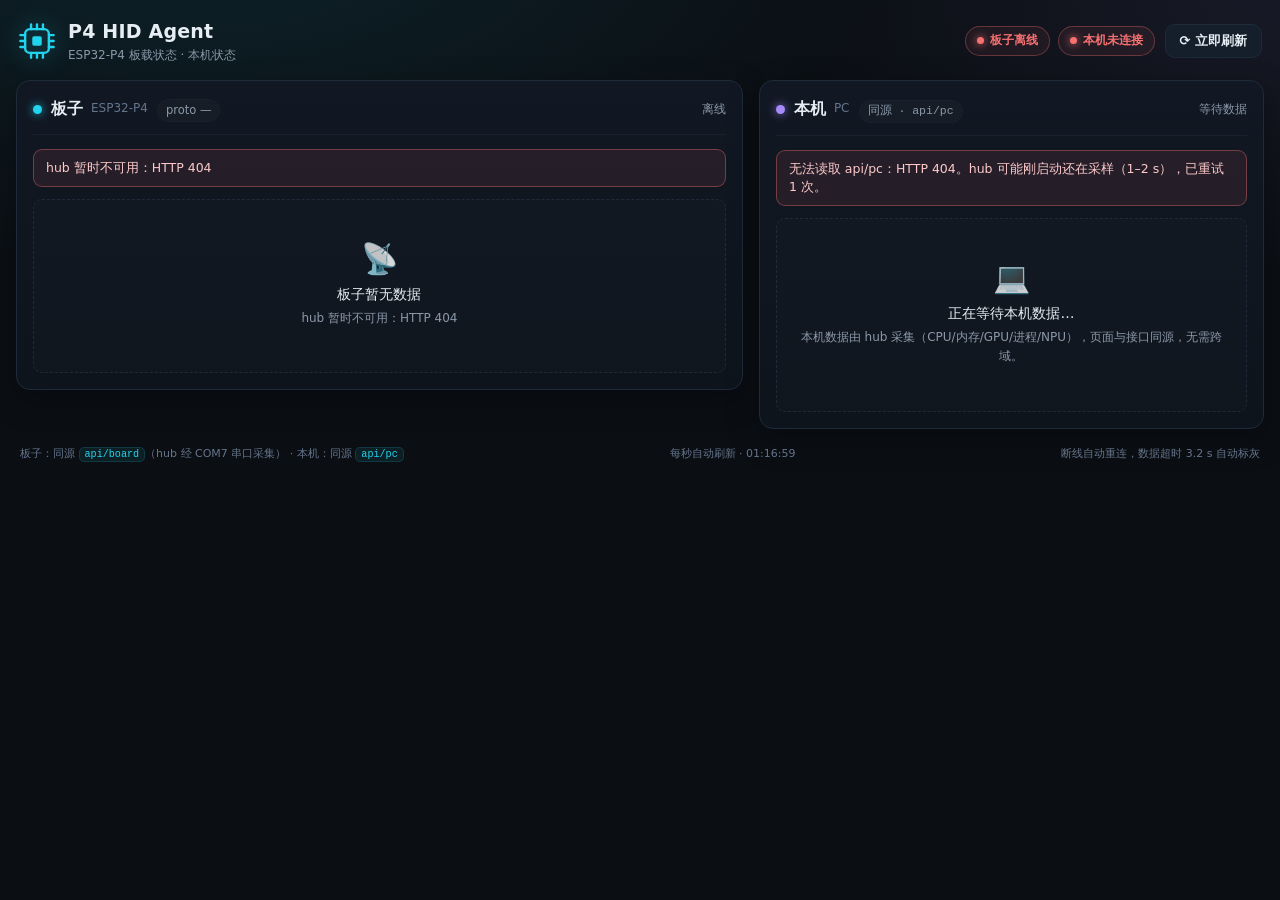
==== web/index.html @ 912035f9 "网页仪表盘：PC 当服务器托管页面，hub 串口采集板子 + 本机状态（离线自检 64/64 PASS）" ====
<!DOCTYPE html>
<html lang="zh-CN">
<head>
<meta charset="utf-8">
<meta name="viewport" content="width=device-width, initial-scale=1, viewport-fit=cover">
<meta name="theme-color" content="#0b0f14">
<meta name="color-scheme" content="dark">
<title>P4 HID Agent · 网页仪表盘</title>
<!-- 无外网依赖：不引用任何 CDN / 外部字体 / 外部图标，全部内联或本地文件 -->
<link rel="stylesheet" href="style.css">
</head>
<body>
<div class="app">

  <header class="topbar">
    <div class="brand">
      <svg class="logo" viewBox="0 0 32 32" aria-hidden="true">
        <rect x="6" y="6" width="20" height="20" rx="4" fill="none" stroke="currentColor" stroke-width="2"/>
        <rect x="12" y="12" width="8" height="8" rx="1.5" fill="currentColor"/>
        <path d="M2 11h4M2 16h4M2 21h4M26 11h4M26 16h4M26 21h4M11 2v4M16 2v4M21 2v4M11 26v4M16 26v4M21 26v4"
              stroke="currentColor" stroke-width="2" stroke-linecap="round"/>
      </svg>
      <div class="brand-text">
        <h1>P4 HID Agent</h1>
        <p class="sub">ESP32-P4 板载状态 · 本机状态</p>
      </div>
    </div>
    <div class="topbar-right">
      <div class="pills">
        <span id="board-status" class="pill pill-wait">板子连接中…</span>
        <span id="pc-status" class="pill pill-wait">本机连接中…</span>
      </div>
      <button id="refresh-btn" class="btn" type="button" title="立即刷新两块数据">⟳ 立即刷新</button>
    </div>
  </header>

  <main class="grid">

    <!-- ===================== 板子面板 ===================== -->
    <section id="board-panel" class="panel panel-board">
      <div class="panel-head">
        <div class="panel-title">
          <span class="dot dot-board" aria-hidden="true"></span>
          <h2>板子 <span class="sub-inline">ESP32-P4</span></h2>
          <span id="board-meta" class="meta">proto —</span>
        </div>
        <span id="board-updated" class="updated">等待数据</span>
      </div>

      <div id="board-banner" class="banner hidden" role="status"></div>

      <div id="board-empty" class="empty">
        <div class="empty-icon" aria-hidden="true">📡</div>
        <p id="board-empty-text">正在等待板子数据…</p>
        <small id="board-empty-hint">页面由 PC 上的 hub 托管，每秒读取同源 <code>api/board</code>；hub 通过串口 COM7 采集板子统计。</small>
      </div>

      <div id="board-body" class="panel-body hidden">

        <div class="metrics">
          <div class="metric">
            <span class="metric-label">运行时长</span>
            <span id="board-uptime" class="metric-value">—</span>
          </div>
          <div class="metric">
            <span class="metric-label">CPU 主频</span>
            <span id="board-freq" class="metric-value">—</span>
          </div>
          <div class="metric">
            <span class="metric-label">HID 枚举</span>
            <span id="board-hid" class="metric-value">—</span>
          </div>
          <div class="metric">
            <span class="metric-label">采样窗口</span>
            <span id="board-window" class="metric-value">—</span>
          </div>
          <div class="metric">
            <span class="metric-label">板子温度</span>
            <span id="board-temp" class="metric-value" title="固件可选字段 temp_c / temp_warn；缺失时显示 —">—</span>
          </div>
        </div>

        <div class="card">
          <div class="card-head">
            <h3>双核占用</h3>
            <span id="cpu-window-hint" class="hint">—</span>
          </div>
          <div class="cpu-top">
            <div class="gauges">
              <figure class="gauge-fig">
                <canvas id="cpu-gauge0" class="gauge" width="96" height="96"></canvas>
                <figcaption>Core 0 · <b id="cpu-val0">—</b></figcaption>
              </figure>
              <figure class="gauge-fig">
                <canvas id="cpu-gauge1" class="gauge" width="96" height="96"></canvas>
                <figcaption>Core 1 · <b id="cpu-val1">—</b></figcaption>
              </figure>
            </div>
            <div class="legend">
              <span class="legend-item"><i class="sw sw-core0"></i>Core 0</span>
              <span class="legend-item"><i class="sw sw-core1"></i>Core 1</span>
              <span class="legend-note">最近 120 秒</span>
            </div>
          </div>
          <canvas id="cpu-chart" class="chart" aria-label="双核 CPU 占用曲线"></canvas>
        </div>

        <div class="cards-2">
          <div class="card">
            <div class="card-head"><h3>内存</h3></div>
            <div class="kv-grid">
              <div class="kv"><span class="k">Heap 空闲</span><b id="heap-free" class="v">—</b></div>
              <div class="kv"><span class="k">Heap 历史最低</span><b id="heap-min" class="v">—</b></div>
              <div class="kv"><span class="k">Heap 总量</span><b id="heap-total" class="v">—</b></div>
            </div>
            <div class="bar-track"><i id="heap-bar" class="bar-fill bar-cyan" style="width:0%"></i></div>
            <div class="bar-caption"><span>空闲占比</span><span id="heap-pct">—</span></div>
            <div class="kv-grid kv-grid-2">
              <div class="kv"><span class="k">PSRAM 空闲</span><b id="psram-free" class="v">—</b></div>
              <div class="kv"><span class="k">PSRAM 总量</span><b id="psram-total" class="v">—</b></div>
            </div>
            <div class="bar-track"><i id="psram-bar" class="bar-fill bar-violet" style="width:0%"></i></div>
            <div class="bar-caption"><span>空闲占比</span><span id="psram-pct">—</span></div>
          </div>

          <div class="card">
            <div class="card-head"><h3>TF 卡</h3><span id="sd-state" class="hint">—</span></div>
            <div class="kv-grid">
              <div class="kv"><span class="k">类型</span><b id="sd-type" class="v">—</b></div>
              <div class="kv"><span class="k">容量</span><b id="sd-capacity" class="v">—</b></div>
              <div class="kv"><span class="k">可用</span><b id="sd-free" class="v">—</b></div>
              <div class="kv"><span class="k">写速度</span><b id="sd-write" class="v">—</b></div>
              <div class="kv"><span class="k">读速度</span><b id="sd-read" class="v">—</b></div>
              <div class="kv"><span class="k">CID</span><b id="sd-cid" class="v mono small">—</b></div>
            </div>
          </div>

          <div class="card">
            <div class="card-head"><h3>网络</h3><span id="net-state" class="hint">—</span></div>
            <div class="kv-grid">
              <div class="kv"><span class="k">IP</span><b id="net-ip" class="v mono">—</b></div>
              <div class="kv"><span class="k">链路速率</span><b id="net-link" class="v">—</b></div>
              <div class="kv"><span class="k">DHCP</span><b id="net-dhcp" class="v">—</b></div>
              <div class="kv"><span class="k">网关</span><b id="net-gw" class="v mono">—</b></div>
              <div class="kv"><span class="k">MAC</span><b id="net-mac" class="v mono small">—</b></div>
            </div>
          </div>

          <div class="card">
            <div class="card-head"><h3>UART 计数</h3></div>
            <div class="kv-grid">
              <div class="kv"><span class="k">收帧正常</span><b id="uart-rx-ok" class="v">—</b></div>
              <div class="kv"><span class="k">收帧异常</span><b id="uart-rx-bad" class="v">—</b></div>
              <div class="kv"><span class="k">发帧</span><b id="uart-tx-ok" class="v">—</b></div>
            </div>
          </div>
        </div>

        <div class="card">
          <div class="card-head">
            <h3>FreeRTOS 任务</h3>
            <span id="task-count" class="hint">—</span>
          </div>
          <div class="table-scroll table-scroll-tasks">
            <table id="task-table">
              <thead>
                <tr><th>任务</th><th>优先级</th><th>状态</th><th>栈余量 HWM</th></tr>
              </thead>
              <tbody id="task-tbody"></tbody>
            </table>
          </div>
        </div>

      </div>
    </section>

    <!-- ===================== 本机面板 ===================== -->
    <section id="pc-panel" class="panel panel-pc">
      <div class="panel-head">
        <div class="panel-title">
          <span class="dot dot-pc" aria-hidden="true"></span>
          <h2>本机 <span class="sub-inline">PC</span></h2>
          <span class="meta mono">同源 · api/pc</span>
        </div>
        <span id="pc-updated" class="updated">等待数据</span>
      </div>

      <div id="pc-banner" class="banner hidden" role="status"></div>

      <div id="pc-empty" class="empty">
        <div class="empty-icon" aria-hidden="true">💻</div>
        <p>正在等待本机数据…</p>
        <small>本机数据由 hub 采集（CPU/内存/GPU/进程/NPU），页面与接口同源，无需跨域。</small>
      </div>

      <div id="pc-body" class="panel-body hidden">

        <div class="metrics">
          <div class="metric">
            <span class="metric-label">CPU 总占用</span>
            <span id="pc-cpu-total-val" class="metric-value">—</span>
          </div>
          <div class="metric">
            <span class="metric-label">CPU 主频</span>
            <span id="pc-cpu-mhz" class="metric-value">—</span>
          </div>
          <div class="metric">
            <span class="metric-label">内存占用</span>
            <span id="pc-mem-pct" class="metric-value">—</span>
          </div>
          <div class="metric">
            <span class="metric-label">开机时长</span>
            <span id="pc-uptime" class="metric-value">—</span>
          </div>
        </div>

        <div class="card">
          <div class="card-head">
            <h3>CPU 每核占用</h3>
            <span id="pc-core-count" class="hint">—</span>
          </div>
          <div class="pc-cpu-top">
            <figure class="gauge-fig gauge-fig-lg">
              <canvas id="pc-cpu-gauge" class="gauge" width="112" height="112"></canvas>
              <figcaption>总占用 <b id="pc-cpu-total-ring">—</b></figcaption>
            </figure>
            <div id="pc-cores" class="core-bars"></div>
          </div>
        </div>

        <div class="card">
          <div class="card-head"><h3>内存</h3><span id="pc-mem-extra" class="hint">—</span></div>
          <div class="kv-grid">
            <div class="kv"><span class="k">已用</span><b id="pc-mem-used" class="v">—</b></div>
            <div class="kv"><span class="k">总量</span><b id="pc-mem-total" class="v">—</b></div>
          </div>
          <div class="bar-track"><i id="pc-mem-bar" class="bar-fill bar-amber" style="width:0%"></i></div>
        </div>

        <div class="card">
          <div class="card-head"><h3>GPU</h3><span class="hint">nvidia-smi</span></div>
          <div id="pc-gpu-list" class="gpu-list"></div>
        </div>

        <div class="card">
          <div class="card-head"><h3>NPU</h3><span class="hint">自动探测</span></div>
          <div id="pc-npu" class="npu">探测中…</div>
        </div>

        <div class="card">
          <div class="card-head">
            <h3>进程 Top</h3>
            <div class="sort-group">
              <button id="sort-cpu" class="chip chip-active" type="button">按 CPU</button>
              <button id="sort-mem" class="chip" type="button">按内存</button>
            </div>
            <span id="pc-proc-count" class="hint">—</span>
          </div>
          <div class="table-scroll table-scroll-proc">
            <table id="pc-proc-table">
              <thead><tr><th>进程</th><th>PID</th><th>CPU%</th><th>内存</th></tr></thead>
              <tbody id="pc-proc-body"></tbody>
            </table>
          </div>
        </div>

      </div>
    </section>

  </main>

  <footer class="footer">
    <span>板子：同源 <code>api/board</code>（hub 经 COM7 串口采集） · 本机：同源 <code>api/pc</code></span>
    <span>每秒自动刷新 · <span id="footer-time">—</span></span>
    <span>断线自动重连，数据超时 3.2 s 自动标灰</span>
  </footer>
</div>

<script src="app.js"></script>
</body>
</html>
---- web/style.css ----
/* ============================================================
   P4 HID Agent 网页仪表盘 — 暗色主题、手机竖屏自适应
   纯手写 CSS，无外网字体/CDN
   ============================================================ */

:root {
  --bg: #0b0f14;
  --bg-soft: #0e141c;
  --panel: #111823;
  --panel-2: #151e2b;
  --line: #1f2b3a;
  --line-soft: #18222f;
  --text: #e6edf3;
  --muted: #8b98a9;
  --muted-2: #64748b;
  --cyan: #22d3ee;
  --violet: #a78bfa;
  --green: #34d399;
  --amber: #fbbf24;
  --red: #f87171;
  --blue: #60a5fa;
  --radius: 14px;
  --radius-sm: 9px;
  --shadow: 0 10px 30px rgba(0, 0, 0, 0.35);
  --font: system-ui, -apple-system, "Segoe UI", Roboto, "Helvetica Neue",
          "PingFang SC", "Microsoft YaHei", sans-serif;
  --mono: "Cascadia Mono", "SFMono-Regular", Consolas, "Liberation Mono", monospace;
}

* { box-sizing: border-box; }

html { -webkit-text-size-adjust: 100%; }

body {
  margin: 0;
  min-height: 100vh;
  background:
    radial-gradient(1200px 600px at 15% -10%, rgba(34, 211, 238, 0.10), transparent 60%),
    radial-gradient(900px 500px at 100% 0%, rgba(167, 139, 250, 0.08), transparent 55%),
    var(--bg);
  color: var(--text);
  font-family: var(--font);
  font-size: 14px;
  line-height: 1.45;
}

.hidden { display: none !important; }

code {
  font-family: var(--mono);
  font-size: 0.92em;
  color: var(--cyan);
  background: rgba(34, 211, 238, 0.08);
  border: 1px solid rgba(34, 211, 238, 0.15);
  border-radius: 5px;
  padding: 1px 5px;
  word-break: break-all;
}

/* ---------------- 顶栏 ---------------- */
.app {
  max-width: 1680px;
  margin: 0 auto;
  padding: max(14px, env(safe-area-inset-top)) max(16px, env(safe-area-inset-right))
           16px max(16px, env(safe-area-inset-left));
}

.topbar {
  display: flex;
  align-items: center;
  justify-content: space-between;
  gap: 14px;
  flex-wrap: wrap;
  padding: 4px 2px 16px;
}

.brand { display: flex; align-items: center; gap: 12px; min-width: 0; }

.logo {
  width: 38px;
  height: 38px;
  color: var(--cyan);
  flex: 0 0 auto;
  filter: drop-shadow(0 0 12px rgba(34, 211, 238, 0.35));
}

.brand-text { min-width: 0; }

.brand-text h1 {
  margin: 0;
  font-size: 19px;
  font-weight: 700;
  letter-spacing: 0.2px;
}

.brand-text .sub { margin: 1px 0 0; color: var(--muted); font-size: 12px; }

.topbar-right { display: flex; align-items: center; gap: 10px; flex-wrap: wrap; }

.pills { display: flex; gap: 8px; flex-wrap: wrap; }

.pill {
  display: inline-flex;
  align-items: center;
  gap: 6px;
  padding: 5px 11px;
  border-radius: 999px;
  font-size: 12px;
  font-weight: 600;
  border: 1px solid var(--line);
  background: var(--panel);
  color: var(--muted);
  white-space: nowrap;
}

.pill::before {
  content: "";
  width: 7px;
  height: 7px;
  border-radius: 50%;
  background: currentColor;
  box-shadow: 0 0 8px currentColor;
}

.pill-wait { color: var(--amber); border-color: rgba(251, 191, 36, 0.28); }
.pill-ok   { color: var(--green); border-color: rgba(52, 211, 153, 0.30);
             background: rgba(52, 211, 153, 0.07); }
.pill-warn { color: var(--amber); border-color: rgba(251, 191, 36, 0.32);
             background: rgba(251, 191, 36, 0.07); }
.pill-err  { color: var(--red);   border-color: rgba(248, 113, 113, 0.32);
             background: rgba(248, 113, 113, 0.07); }

.btn {
  appearance: none;
  border: 1px solid var(--line);
  background: var(--panel-2);
  color: var(--text);
  font-family: inherit;
  font-size: 13px;
  font-weight: 600;
  padding: 7px 14px;
  border-radius: 10px;
  cursor: pointer;
  transition: border-color 0.15s, background 0.15s, transform 0.05s;
  white-space: nowrap;
}

.btn:hover { border-color: rgba(34, 211, 238, 0.45); background: #1a2534; }
.btn:active { transform: translateY(1px); }
.btn:focus-visible { outline: 2px solid var(--cyan); outline-offset: 2px; }

.btn-small { padding: 8px 12px; font-size: 12.5px; }

/* ---------------- 主网格 ---------------- */
.grid {
  display: grid;
  grid-template-columns: minmax(0, 1.18fr) minmax(0, 0.82fr);
  gap: 16px;
  align-items: start;
}

.panel {
  background: linear-gradient(180deg, var(--panel), var(--bg-soft));
  border: 1px solid var(--line);
  border-radius: var(--radius);
  box-shadow: var(--shadow);
  padding: 16px;
  min-width: 0;
}

.panel-board { --accent: var(--cyan); }
.panel-pc { --accent: var(--violet); }

.panel-head {
  display: flex;
  align-items: center;
  justify-content: space-between;
  gap: 10px;
  flex-wrap: wrap;
  padding-bottom: 12px;
  border-bottom: 1px solid var(--line-soft);
  margin-bottom: 14px;
}

.panel-title { display: flex; align-items: baseline; gap: 9px; flex-wrap: wrap; min-width: 0; }

.panel-title h2 {
  margin: 0;
  font-size: 16px;
  font-weight: 700;
  display: inline-flex;
  align-items: center;
  gap: 8px;
}

.dot {
  width: 9px;
  height: 9px;
  border-radius: 50%;
  display: inline-block;
  align-self: center;
}

.dot-board { background: var(--cyan); box-shadow: 0 0 10px rgba(34, 211, 238, 0.8); }
.dot-pc { background: var(--violet); box-shadow: 0 0 10px rgba(167, 139, 250, 0.8); }

.sub-inline { color: var(--muted-2); font-size: 12px; font-weight: 500; }

.meta {
  color: var(--muted);
  font-size: 11.5px;
  padding: 2px 8px;
  border: 1px solid var(--line-soft);
  border-radius: 999px;
  background: rgba(255, 255, 255, 0.02);
  max-width: 100%;
  overflow: hidden;
  text-overflow: ellipsis;
  white-space: nowrap;
}

.updated { color: var(--muted); font-size: 12px; white-space: nowrap; }

/* 数据超时（断线）时整块标灰 */
.panel.stale .panel-body { opacity: 0.42; filter: saturate(0.35); }
.panel.stale .updated { color: var(--amber); }

/* ---------------- 提示条 / 空状态 ---------------- */
.banner {
  border: 1px solid rgba(251, 191, 36, 0.35);
  background: rgba(251, 191, 36, 0.08);
  color: #fde68a;
  border-radius: var(--radius-sm);
  padding: 9px 12px;
  font-size: 12.5px;
  margin-bottom: 12px;
  word-break: break-word;
}

.banner.err {
  border-color: rgba(248, 113, 113, 0.38);
  background: rgba(248, 113, 113, 0.09);
  color: #fecaca;
}

.empty {
  text-align: center;
  color: var(--muted);
  padding: 44px 18px;
  border: 1px dashed var(--line);
  border-radius: var(--radius-sm);
  background: rgba(255, 255, 255, 0.012);
}

.empty-icon { font-size: 30px; line-height: 1; margin-bottom: 10px; opacity: 0.85; }
.empty p { margin: 0 0 5px; font-size: 14px; color: var(--text); }
.empty small { display: block; font-size: 12px; line-height: 1.6; color: var(--muted); }

/* ---------------- 指标卡 ---------------- */
.metrics {
  display: grid;
  grid-template-columns: repeat(auto-fit, minmax(140px, 1fr));
  gap: 10px;
  margin-bottom: 12px;
}

.metric {
  background: rgba(255, 255, 255, 0.025);
  border: 1px solid var(--line-soft);
  border-radius: var(--radius-sm);
  padding: 10px 12px;
  display: flex;
  flex-direction: column;
  gap: 3px;
  min-width: 0;
}

.metric-label { color: var(--muted); font-size: 11.5px; white-space: nowrap; }

.metric-value {
  font-size: 17px;
  font-weight: 700;
  font-variant-numeric: tabular-nums;
  white-space: nowrap;
  overflow: hidden;
  text-overflow: ellipsis;
}

.metric-value.good { color: var(--green); }
.metric-value.warn { color: var(--amber); }
.metric-value.bad { color: var(--red); }

/* ---------------- 卡片 ---------------- */
.card {
  background: rgba(255, 255, 255, 0.018);
  border: 1px solid var(--line-soft);
  border-radius: var(--radius-sm);
  padding: 13px;
  margin-bottom: 12px;
  min-width: 0;
}

.card:last-child { margin-bottom: 0; }

.card-head {
  display: flex;
  align-items: center;
  gap: 10px;
  flex-wrap: wrap;
  margin-bottom: 10px;
}

.card-head h3 { margin: 0; font-size: 13.5px; font-weight: 650; color: #cbd5e1; }

.hint { color: var(--muted-2); font-size: 11.5px; }
.hint.good { color: var(--green); }
.hint.bad { color: var(--red); }
.hint.warn { color: var(--amber); }

.cards-2 {
  display: grid;
  grid-template-columns: repeat(2, minmax(0, 1fr));
  gap: 12px;
  margin-bottom: 12px;
}

.cards-2 .card { margin-bottom: 0; }

/* ---------------- CPU 仪表与曲线 ---------------- */
.cpu-top {
  display: flex;
  align-items: center;
  gap: 14px;
  flex-wrap: wrap;
  margin-bottom: 10px;
}

.gauges { display: flex; gap: 8px; flex-wrap: wrap; }

.gauge-fig { margin: 0; text-align: center; }

.gauge { display: block; width: 96px; height: 96px; }
.gauge-fig-lg .gauge { width: 112px; height: 112px; }

.gauge-fig figcaption {
  font-size: 11.5px;
  color: var(--muted);
  margin-top: 2px;
  white-space: nowrap;
}

.gauge-fig figcaption b { color: var(--text); font-variant-numeric: tabular-nums; }

.legend {
  display: flex;
  align-items: center;
  gap: 14px;
  flex-wrap: wrap;
  color: var(--muted);
  font-size: 12px;
  margin-left: auto;
}

.legend-item { display: inline-flex; align-items: center; gap: 6px; }

.sw {
  width: 10px;
  height: 10px;
  border-radius: 3px;
  display: inline-block;
}

.sw-core0 { background: var(--cyan); box-shadow: 0 0 8px rgba(34, 211, 238, 0.6); }
.sw-core1 { background: var(--violet); box-shadow: 0 0 8px rgba(167, 139, 250, 0.6); }

.legend-note { color: var(--muted-2); font-size: 11.5px; }

.chart {
  display: block;
  width: 100%;
  height: 170px;
  border: 1px solid var(--line-soft);
  border-radius: 8px;
  background: rgba(0, 0, 0, 0.18);
}

/* ---------------- 键值网格 ---------------- */
.kv-grid {
  display: grid;
  grid-template-columns: repeat(auto-fit, minmax(120px, 1fr));
  gap: 8px 14px;
  margin-bottom: 10px;
}

.kv-grid-2 { grid-template-columns: repeat(2, minmax(0, 1fr)); }

.kv { display: flex; flex-direction: column; gap: 1px; min-width: 0; }
.kv .k { color: var(--muted); font-size: 11.5px; }
.kv .v {
  font-size: 13.5px;
  font-weight: 600;
  font-variant-numeric: tabular-nums;
  overflow: hidden;
  text-overflow: ellipsis;
  white-space: nowrap;
}

.kv .v.bad { color: var(--red); }

.mono { font-family: var(--mono); }
.small { font-size: 11.5px !important; }

/* ---------------- 进度条 ---------------- */
.bar-track {
  height: 8px;
  border-radius: 999px;
  background: rgba(255, 255, 255, 0.06);
  overflow: hidden;
  margin: 4px 0 4px;
}

.bar-fill {
  display: block;
  height: 100%;
  width: 0;
  border-radius: inherit;
  transition: width 0.45s ease;
}

.bar-cyan { background: linear-gradient(90deg, #0ea5b7, var(--cyan)); }
.bar-violet { background: linear-gradient(90deg, #7c5cd6, var(--violet)); }
.bar-amber { background: linear-gradient(90deg, #d1900c, var(--amber)); }

.bar-caption {
  display: flex;
  justify-content: space-between;
  color: var(--muted-2);
  font-size: 11px;
  margin-bottom: 12px;
}

.bar-caption span:last-child { color: var(--muted); font-variant-numeric: tabular-nums; }

/* ---------------- 表格 ---------------- */
.table-scroll {
  overflow: auto;
  border: 1px solid var(--line-soft);
  border-radius: 8px;
  background: rgba(0, 0, 0, 0.14);
  -webkit-overflow-scrolling: touch;
}

.table-scroll-tasks { max-height: 268px; }
.table-scroll-proc { max-height: 320px; }

table { width: 100%; border-collapse: collapse; font-size: 12.5px; }

th, td {
  text-align: left;
  padding: 7px 10px;
  white-space: nowrap;
  border-bottom: 1px solid var(--line-soft);
}

th {
  position: sticky;
  top: 0;
  z-index: 1;
  background: #182231;
  color: var(--muted);
  font-weight: 600;
  font-size: 11.5px;
}

tbody tr:last-child td { border-bottom: none; }
tbody tr:nth-child(even) { background: rgba(255, 255, 255, 0.014); }
tbody tr:hover { background: rgba(34, 211, 238, 0.05); }

td.num, th.num { text-align: right; font-variant-numeric: tabular-nums; }
td.mono { font-family: var(--mono); }
td.muted { color: var(--muted); }

/* ---------------- 本机数据源表单 ---------------- */
.endpoint-form {
  border: 1px solid var(--line-soft);
  background: rgba(255, 255, 255, 0.018);
  border-radius: var(--radius-sm);
  padding: 11px 12px;
  margin-bottom: 12px;
}

.endpoint-form > label { display: block; color: var(--muted); font-size: 11.5px; margin-bottom: 6px; }

.endpoint-row { display: flex; gap: 8px; }

.endpoint-row input {
  flex: 1 1 auto;
  min-width: 0;
  background: #0c121a;
  border: 1px solid var(--line);
  border-radius: 8px;
  color: var(--text);
  font-family: var(--mono);
  font-size: 13px;
  padding: 8px 10px;
}

.endpoint-row input:focus {
  outline: none;
  border-color: rgba(34, 211, 238, 0.55);
  box-shadow: 0 0 0 3px rgba(34, 211, 238, 0.10);
}

.endpoint-hint { display: block; color: var(--muted-2); font-size: 11px; line-height: 1.55; margin-top: 7px; }

/* ---------------- 本机 CPU 每核 ---------------- */
.pc-cpu-top { display: flex; align-items: flex-start; gap: 16px; flex-wrap: wrap; }

.core-bars {
  flex: 1 1 260px;
  display: grid;
  grid-template-columns: repeat(auto-fill, minmax(112px, 1fr));
  gap: 5px 10px;
  min-width: 0;
}

.core {
  display: flex;
  align-items: center;
  gap: 6px;
  font-size: 11px;
  color: var(--muted);
  min-width: 0;
}

.core-label { width: 24px; flex: 0 0 24px; font-family: var(--mono); font-size: 10.5px; }

.core-track {
  flex: 1 1 auto;
  height: 6px;
  border-radius: 999px;
  background: rgba(255, 255, 255, 0.06);
  overflow: hidden;
}

.core-fill {
  display: block;
  height: 100%;
  width: 0;
  border-radius: inherit;
  background: linear-gradient(90deg, #7c5cd6, var(--violet));
  transition: width 0.4s ease;
}

.core-fill.hot { background: linear-gradient(90deg, #d1900c, var(--amber)); }
.core-fill.critical { background: linear-gradient(90deg, #b91c1c, var(--red)); }

.core-val {
  width: 38px;
  flex: 0 0 38px;
  text-align: right;
  font-variant-numeric: tabular-nums;
  color: var(--muted);
}

/* ---------------- GPU / NPU ---------------- */
.gpu-list { display: flex; flex-direction: column; gap: 10px; }

.gpu-card {
  border: 1px solid var(--line-soft);
  border-radius: 8px;
  background: rgba(52, 211, 153, 0.035);
  padding: 10px 11px;
}

.gpu-name { font-size: 12.5px; font-weight: 650; color: #d1fae5; margin-bottom: 7px; word-break: break-word; }

.gpu-row { display: flex; align-items: center; gap: 8px; margin-bottom: 7px; }

.gpu-row .bar-track { flex: 1 1 auto; margin: 0; }
.gpu-row .bar-track i { background: linear-gradient(90deg, #0f8f6a, var(--green)); }
.gpu-row b { font-size: 12px; font-variant-numeric: tabular-nums; min-width: 46px; text-align: right; }

.gpu-stats { display: flex; gap: 14px; flex-wrap: wrap; color: var(--muted); font-size: 11.5px; }
.gpu-stats b { color: var(--text); font-variant-numeric: tabular-nums; }

.npu {
  font-size: 13px;
  color: var(--muted);
  padding: 4px 0;
}

.npu.detected { color: var(--green); }
.npu.not-detected { color: var(--amber); }

/* ---------------- 排序按钮 ---------------- */
.sort-group { display: inline-flex; gap: 6px; margin-left: auto; }

.chip {
  appearance: none;
  border: 1px solid var(--line);
  background: transparent;
  color: var(--muted);
  font-family: inherit;
  font-size: 11.5px;
  padding: 4px 10px;
  border-radius: 999px;
  cursor: pointer;
}

.chip:hover { border-color: rgba(167, 139, 250, 0.5); color: var(--text); }

.chip-active {
  border-color: rgba(167, 139, 250, 0.55);
  background: rgba(167, 139, 250, 0.12);
  color: #ddd6fe;
}

/* ---------------- 页脚 ---------------- */
.footer {
  display: flex;
  gap: 8px 22px;
  flex-wrap: wrap;
  justify-content: space-between;
  color: var(--muted-2);
  font-size: 11px;
  padding: 16px 4px 4px;
  line-height: 1.7;
}

/* ============================================================
   响应式：平板/手机竖屏
   ============================================================ */
@media (max-width: 1120px) {
  .grid { grid-template-columns: minmax(0, 1fr); }
}

@media (max-width: 720px) {
  .app { padding: 12px 12px 16px; }
  .topbar { padding-bottom: 12px; }
  .brand-text h1 { font-size: 17px; }
  .logo { width: 32px; height: 32px; }
  .panel { padding: 13px; border-radius: 12px; }
  .metrics { grid-template-columns: repeat(2, minmax(0, 1fr)); }
  .metric-value { font-size: 15.5px; }
  .cards-2 { grid-template-columns: minmax(0, 1fr); }
  .kv-grid { grid-template-columns: repeat(2, minmax(0, 1fr)); }
  .chart { height: 148px; }
  .legend { margin-left: 0; width: 100%; justify-content: flex-start; }
  .core-bars { grid-template-columns: repeat(auto-fill, minmax(102px, 1fr)); }
  .topbar-right { width: 100%; justify-content: space-between; }
  .core-val { width: 34px; flex-basis: 34px; }
  .gauge { width: 88px; height: 88px; }
  .footer { flex-direction: column; gap: 2px; }
}

@media (max-width: 420px) {
  body { font-size: 13.5px; }
  .pills { gap: 6px; }
  .pill { font-size: 11px; padding: 4px 9px; }
  .endpoint-row { flex-direction: column; }
  .endpoint-row .btn { width: 100%; }
  .core-bars { grid-template-columns: repeat(2, minmax(0, 1fr)); }
  table { font-size: 12px; }
  th, td { padding: 6px 8px; }
}

@media (prefers-reduced-motion: reduce) {
  .bar-fill, .core-fill { transition: none; }
}
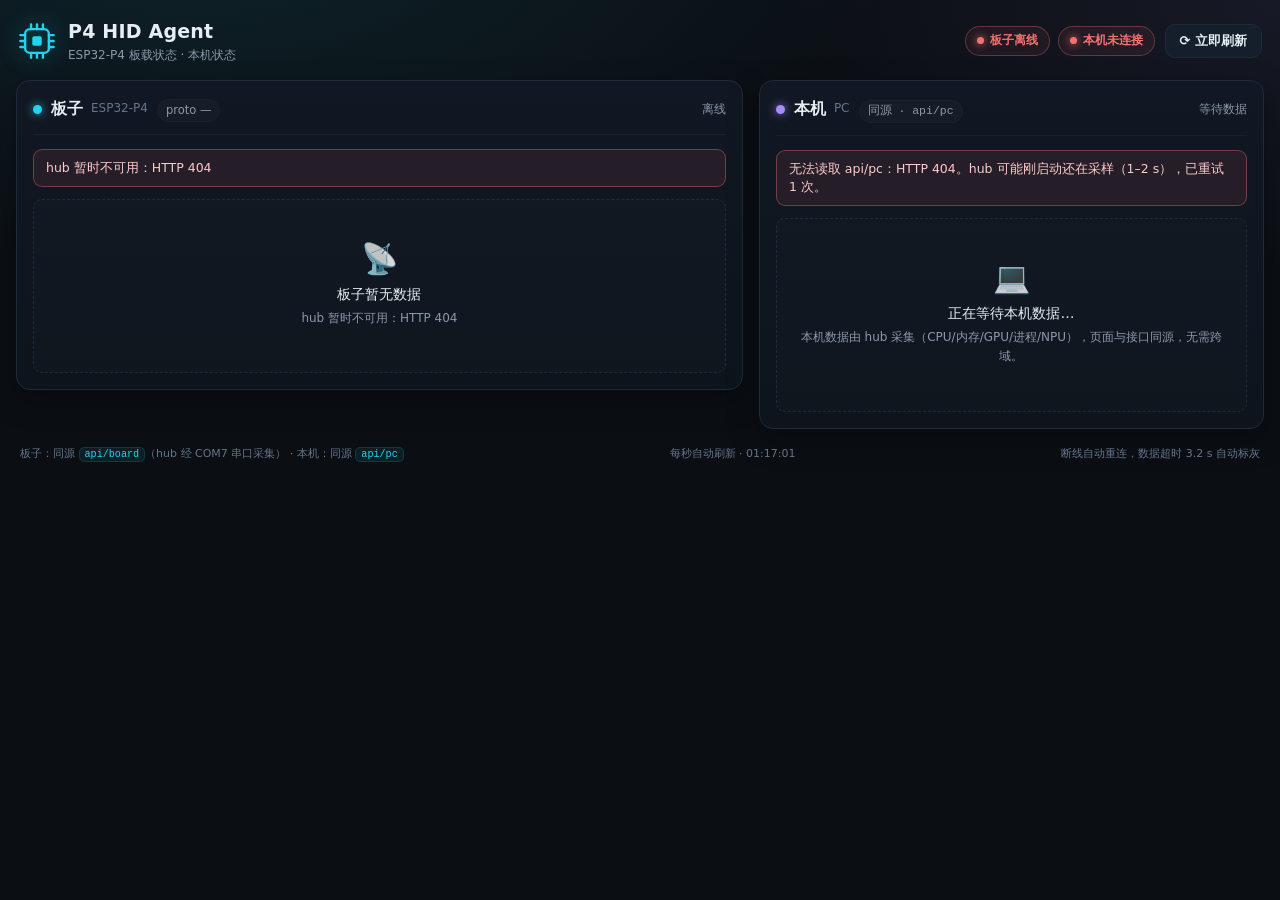
==== commit 468a1221: "网页可运行时开关动态调频：hub 新增 POST /api/cmd（白名单）+ 页面 DFS 卡片 + 验收脚本 - pc/hub.py: BoardLink.send_command() 与 sta" ====
--- a/web/index.html
+++ b/web/index.html
@@ -135,6 +135,28 @@
             </div>
           </div>
 
+          <div class="card" id="pm-card">
+            <div class="card-head"><h3>动态调频（DFS）</h3><span id="pm-state" class="hint">—</span></div>
+            <div class="pm-row">
+              <label class="switch" title="开启：空闲时自动降频省电；关闭：固定 360MHz（稳定优先）">
+                <input id="pm-toggle" type="checkbox" disabled />
+                <span class="switch-slider" aria-hidden="true"></span>
+              </label>
+              <div class="pm-text">
+                <b id="pm-title">稳定模式 · 固定 360MHz</b>
+                <small id="pm-hint">默认关闭动态调频：卡/USB 更稳；开了可能省电但偶发不稳。</small>
+              </div>
+            </div>
+            <div class="kv-grid">
+              <div class="kv"><span class="k">调度器</span><b id="pm-gov" class="v">—</b></div>
+              <div class="kv"><span class="k">升 / 降频</span><b id="pm-counts" class="v">—</b></div>
+            </div>
+            <div class="kv-grid">
+              <div class="kv"><span class="k">当前频率</span><b id="pm-cur" class="v">—</b></div>
+              <div class="kv"><span class="k">频率范围</span><b id="pm-range" class="v">—</b></div>
+            </div>
+          </div>
+
           <div class="card">
             <div class="card-head"><h3>网络</h3><span id="net-state" class="hint">—</span></div>
             <div class="kv-grid">
--- a/web/style.css
+++ b/web/style.css
@@ -668,3 +668,69 @@
 @media (prefers-reduced-motion: reduce) {
   .bar-fill, .core-fill { transition: none; }
 }
+
+/* ---- 动态调频（DFS）开关 ---- */
+.pm-row {
+  display: flex;
+  align-items: center;
+  gap: 12px;
+  padding: 4px 0 10px;
+}
+.switch {
+  position: relative;
+  display: inline-block;
+  width: 46px;
+  height: 26px;
+  flex: 0 0 auto;
+}
+.switch input {
+  opacity: 0;
+  width: 0;
+  height: 0;
+}
+.switch-slider {
+  position: absolute;
+  inset: 0;
+  cursor: pointer;
+  border-radius: 999px;
+  background: #334155;
+  border: 1px solid #475569;
+  transition: background .18s ease, border-color .18s ease;
+}
+.switch-slider::before {
+  content: "";
+  position: absolute;
+  width: 20px;
+  height: 20px;
+  left: 2px;
+  top: 2px;
+  border-radius: 50%;
+  background: #e2e8f0;
+  transition: transform .18s ease;
+}
+.switch input:checked + .switch-slider {
+  background: #0ea5e9;
+  border-color: #38bdf8;
+}
+.switch input:checked + .switch-slider::before {
+  transform: translateX(20px);
+}
+.switch input:disabled + .switch-slider {
+  opacity: .45;
+  cursor: not-allowed;
+}
+.pm-text {
+  display: flex;
+  flex-direction: column;
+  gap: 2px;
+  min-width: 0;
+}
+.pm-text b {
+  font-size: 13px;
+  color: #e2e8f0;
+}
+.pm-text small {
+  font-size: 11px;
+  color: #94a3b8;
+  line-height: 1.35;
+}
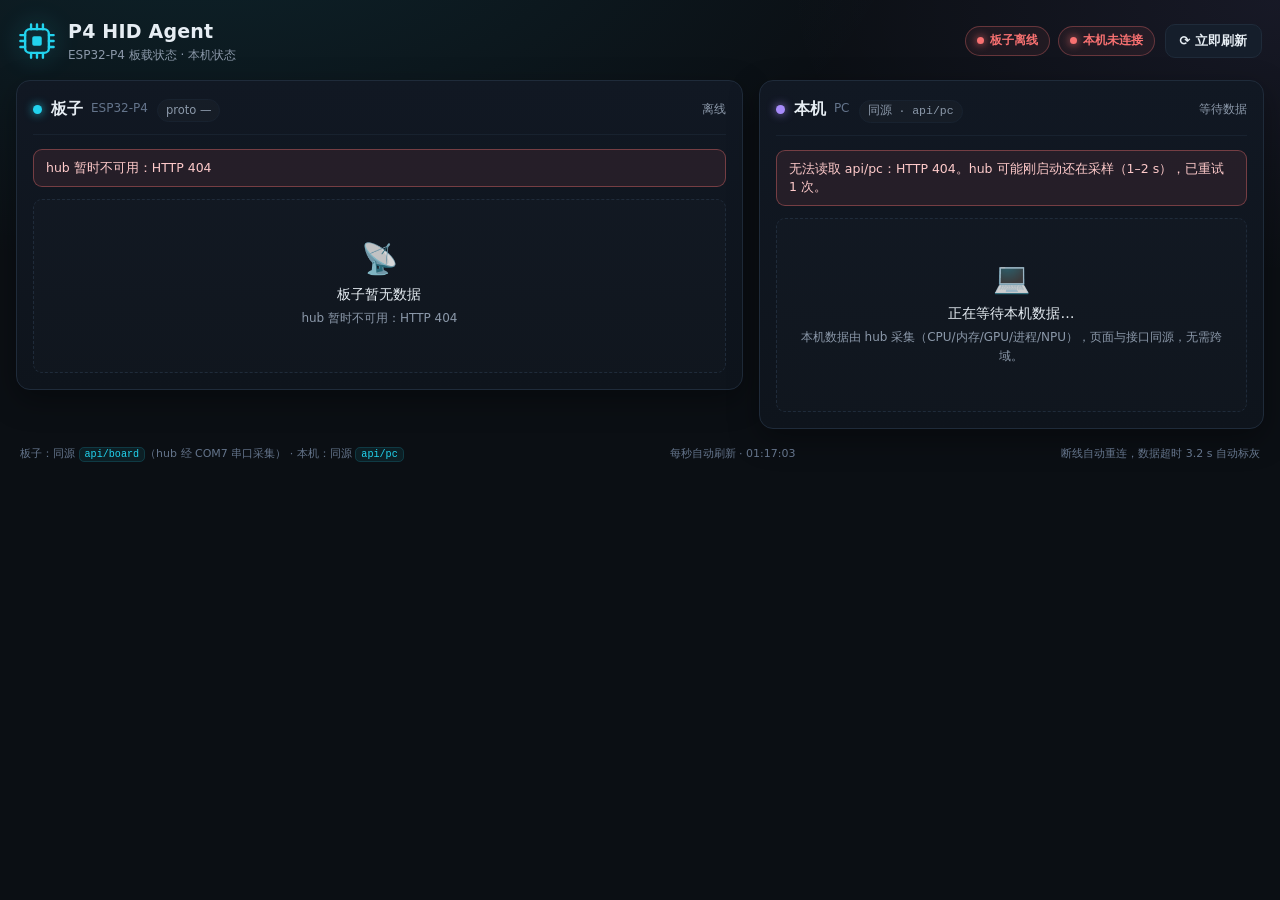
==== commit bec5cd42: "网页显示 DFS 物理实测频率并自检；新增经 hub 的真实场景测频证据 - 页面「动态调频」卡片新增：空闲实测（固件 mcycle/uws 独立测量）与调度自检   （adaptive 下实测<30" ====
--- a/web/index.html
+++ b/web/index.html
@@ -155,6 +155,10 @@
               <div class="kv"><span class="k">当前频率</span><b id="pm-cur" class="v">—</b></div>
               <div class="kv"><span class="k">频率范围</span><b id="pm-range" class="v">—</b></div>
             </div>
+            <div class="kv-grid">
+              <div class="kv"><span class="k">空闲实测</span><b id="pm-measured" class="v" title="固件用 CPU 周期计数器 ÷ 时间独立测得（非读状态）；只在没有任务持锁的窗口采样">—</b></div>
+              <div class="kv"><span class="k">调度自检</span><b id="pm-selfcheck" class="v">—</b></div>
+            </div>
           </div>
 
           <div class="card">
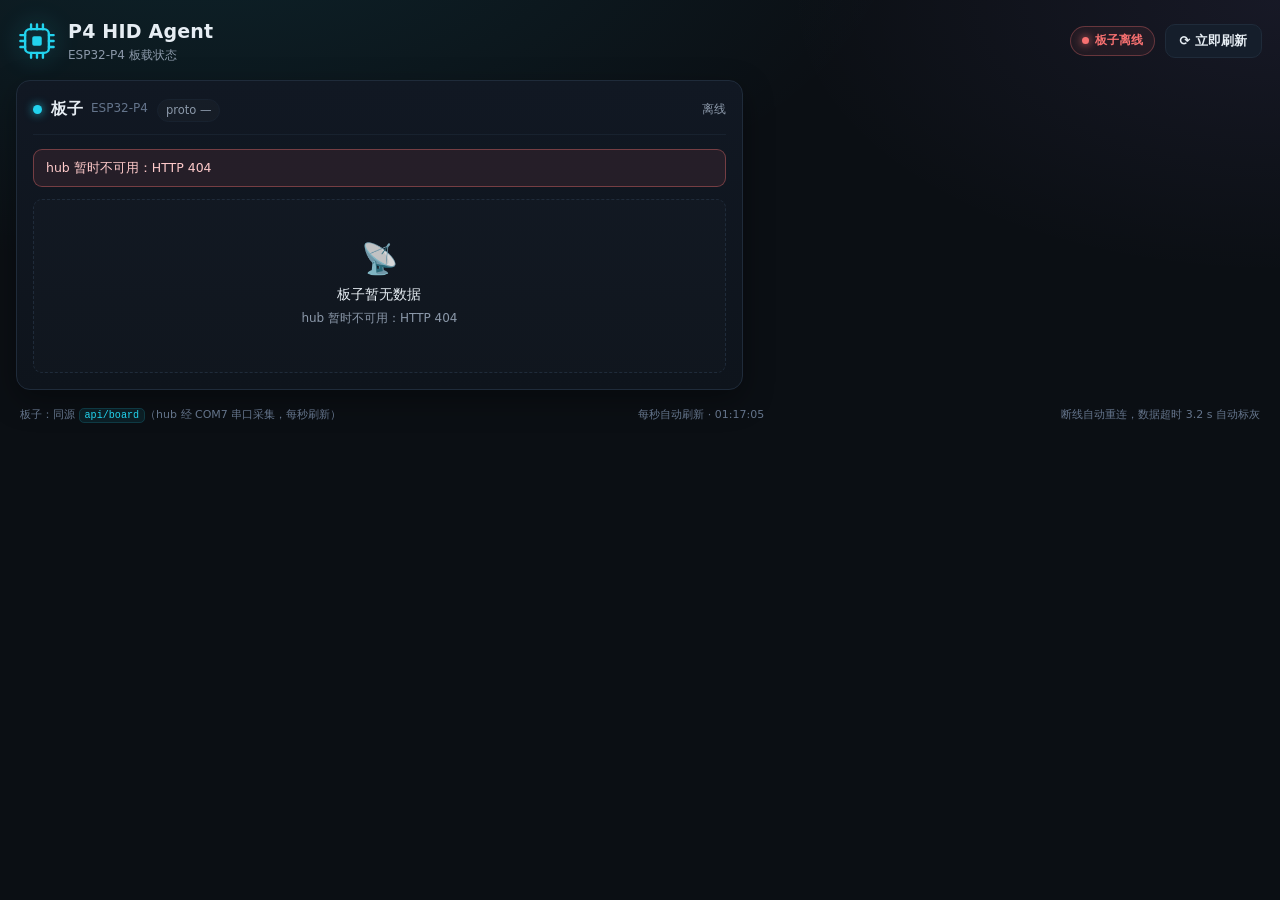
==== commit 5ced6ac2: "网页移除本机（PC）面板，只保留板子面板 - index.html: 删除 pc-panel 整块 + 顶部 pc-status 胶囊；标题/页脚文案改为板子 - app.js: 删除 renderP" ====
--- a/web/index.html
+++ b/web/index.html
@@ -22,15 +22,14 @@
       </svg>
       <div class="brand-text">
         <h1>P4 HID Agent</h1>
-        <p class="sub">ESP32-P4 板载状态 · 本机状态</p>
+        <p class="sub">ESP32-P4 板载状态</p>
       </div>
     </div>
     <div class="topbar-right">
       <div class="pills">
         <span id="board-status" class="pill pill-wait">板子连接中…</span>
-        <span id="pc-status" class="pill pill-wait">本机连接中…</span>
-      </div>
-      <button id="refresh-btn" class="btn" type="button" title="立即刷新两块数据">⟳ 立即刷新</button>
+      </div>
+      <button id="refresh-btn" class="btn" type="button" title="立即刷新板子数据">⟳ 立即刷新</button>
     </div>
   </header>
 
@@ -200,103 +199,10 @@
       </div>
     </section>
 
-    <!-- ===================== 本机面板 ===================== -->
-    <section id="pc-panel" class="panel panel-pc">
-      <div class="panel-head">
-        <div class="panel-title">
-          <span class="dot dot-pc" aria-hidden="true"></span>
-          <h2>本机 <span class="sub-inline">PC</span></h2>
-          <span class="meta mono">同源 · api/pc</span>
-        </div>
-        <span id="pc-updated" class="updated">等待数据</span>
-      </div>
-
-      <div id="pc-banner" class="banner hidden" role="status"></div>
-
-      <div id="pc-empty" class="empty">
-        <div class="empty-icon" aria-hidden="true">💻</div>
-        <p>正在等待本机数据…</p>
-        <small>本机数据由 hub 采集（CPU/内存/GPU/进程/NPU），页面与接口同源，无需跨域。</small>
-      </div>
-
-      <div id="pc-body" class="panel-body hidden">
-
-        <div class="metrics">
-          <div class="metric">
-            <span class="metric-label">CPU 总占用</span>
-            <span id="pc-cpu-total-val" class="metric-value">—</span>
-          </div>
-          <div class="metric">
-            <span class="metric-label">CPU 主频</span>
-            <span id="pc-cpu-mhz" class="metric-value">—</span>
-          </div>
-          <div class="metric">
-            <span class="metric-label">内存占用</span>
-            <span id="pc-mem-pct" class="metric-value">—</span>
-          </div>
-          <div class="metric">
-            <span class="metric-label">开机时长</span>
-            <span id="pc-uptime" class="metric-value">—</span>
-          </div>
-        </div>
-
-        <div class="card">
-          <div class="card-head">
-            <h3>CPU 每核占用</h3>
-            <span id="pc-core-count" class="hint">—</span>
-          </div>
-          <div class="pc-cpu-top">
-            <figure class="gauge-fig gauge-fig-lg">
-              <canvas id="pc-cpu-gauge" class="gauge" width="112" height="112"></canvas>
-              <figcaption>总占用 <b id="pc-cpu-total-ring">—</b></figcaption>
-            </figure>
-            <div id="pc-cores" class="core-bars"></div>
-          </div>
-        </div>
-
-        <div class="card">
-          <div class="card-head"><h3>内存</h3><span id="pc-mem-extra" class="hint">—</span></div>
-          <div class="kv-grid">
-            <div class="kv"><span class="k">已用</span><b id="pc-mem-used" class="v">—</b></div>
-            <div class="kv"><span class="k">总量</span><b id="pc-mem-total" class="v">—</b></div>
-          </div>
-          <div class="bar-track"><i id="pc-mem-bar" class="bar-fill bar-amber" style="width:0%"></i></div>
-        </div>
-
-        <div class="card">
-          <div class="card-head"><h3>GPU</h3><span class="hint">nvidia-smi</span></div>
-          <div id="pc-gpu-list" class="gpu-list"></div>
-        </div>
-
-        <div class="card">
-          <div class="card-head"><h3>NPU</h3><span class="hint">自动探测</span></div>
-          <div id="pc-npu" class="npu">探测中…</div>
-        </div>
-
-        <div class="card">
-          <div class="card-head">
-            <h3>进程 Top</h3>
-            <div class="sort-group">
-              <button id="sort-cpu" class="chip chip-active" type="button">按 CPU</button>
-              <button id="sort-mem" class="chip" type="button">按内存</button>
-            </div>
-            <span id="pc-proc-count" class="hint">—</span>
-          </div>
-          <div class="table-scroll table-scroll-proc">
-            <table id="pc-proc-table">
-              <thead><tr><th>进程</th><th>PID</th><th>CPU%</th><th>内存</th></tr></thead>
-              <tbody id="pc-proc-body"></tbody>
-            </table>
-          </div>
-        </div>
-
-      </div>
-    </section>
-
   </main>
 
   <footer class="footer">
-    <span>板子：同源 <code>api/board</code>（hub 经 COM7 串口采集） · 本机：同源 <code>api/pc</code></span>
+    <span>板子：同源 <code>api/board</code>（hub 经 COM7 串口采集，每秒刷新）</span>
     <span>每秒自动刷新 · <span id="footer-time">—</span></span>
     <span>断线自动重连，数据超时 3.2 s 自动标灰</span>
   </footer>
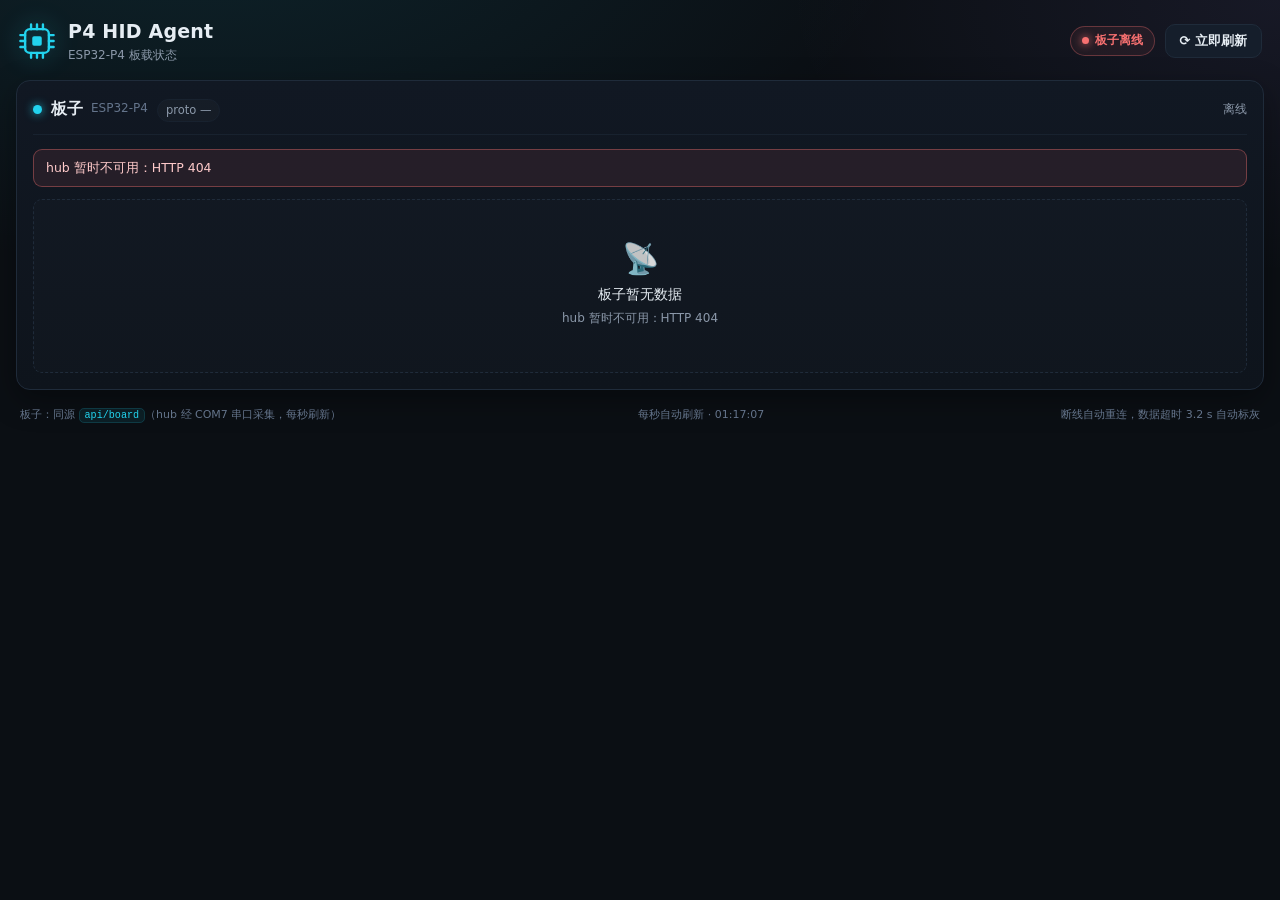
==== commit 04021564: "网页全端适配 + 页面自检工具；修后台弹 CMD 窗口与僵尸板子锁 - style.css: 单栏布局（grid 1fr）、cards-2 自适应 4/2/1 列、DFS 开关放大到 52x30（触控" ====
--- a/web/index.html
+++ b/web/index.html
@@ -7,6 +7,8 @@
 <meta name="color-scheme" content="dark">
 <title>P4 HID Agent · 网页仪表盘</title>
 <!-- 无外网依赖：不引用任何 CDN / 外部字体 / 外部图标，全部内联或本地文件 -->
+<!-- 本地 SVG favicon：避免浏览器请求 /favicon.ico 产生 404（无外网依赖） -->
+<link rel="icon" type="image/svg+xml" href="favicon.svg">
 <link rel="stylesheet" href="style.css">
 </head>
 <body>
--- a/web/style.css
+++ b/web/style.css
@@ -152,9 +152,10 @@
 .btn-small { padding: 8px 12px; font-size: 12.5px; }
 
 /* ---------------- 主网格 ---------------- */
+/* 页面只剩板子面板（2026-10-18 移除本机面板），单栏占满宽度 */
 .grid {
   display: grid;
-  grid-template-columns: minmax(0, 1.18fr) minmax(0, 0.82fr);
+  grid-template-columns: minmax(0, 1fr);
   gap: 16px;
   align-items: start;
 }
@@ -169,7 +170,6 @@
 }
 
 .panel-board { --accent: var(--cyan); }
-.panel-pc { --accent: var(--violet); }
 
 .panel-head {
   display: flex;
@@ -319,7 +319,8 @@
 
 .cards-2 {
   display: grid;
-  grid-template-columns: repeat(2, minmax(0, 1fr));
+  /* 单栏布局后按可用宽度自适应：宽屏 4 列、平板 2 列、手机 1 列 */
+  grid-template-columns: repeat(auto-fit, minmax(280px, 1fr));
   gap: 12px;
   margin-bottom: 12px;
 }
@@ -679,8 +680,8 @@
 .switch {
   position: relative;
   display: inline-block;
-  width: 46px;
-  height: 26px;
+  width: 52px;
+  height: 30px;
   flex: 0 0 auto;
 }
 .switch input {
@@ -700,8 +701,8 @@
 .switch-slider::before {
   content: "";
   position: absolute;
-  width: 20px;
-  height: 20px;
+  width: 24px;
+  height: 24px;
   left: 2px;
   top: 2px;
   border-radius: 50%;
@@ -713,7 +714,7 @@
   border-color: #38bdf8;
 }
 .switch input:checked + .switch-slider::before {
-  transform: translateX(20px);
+  transform: translateX(22px);
 }
 .switch input:disabled + .switch-slider {
   opacity: .45;
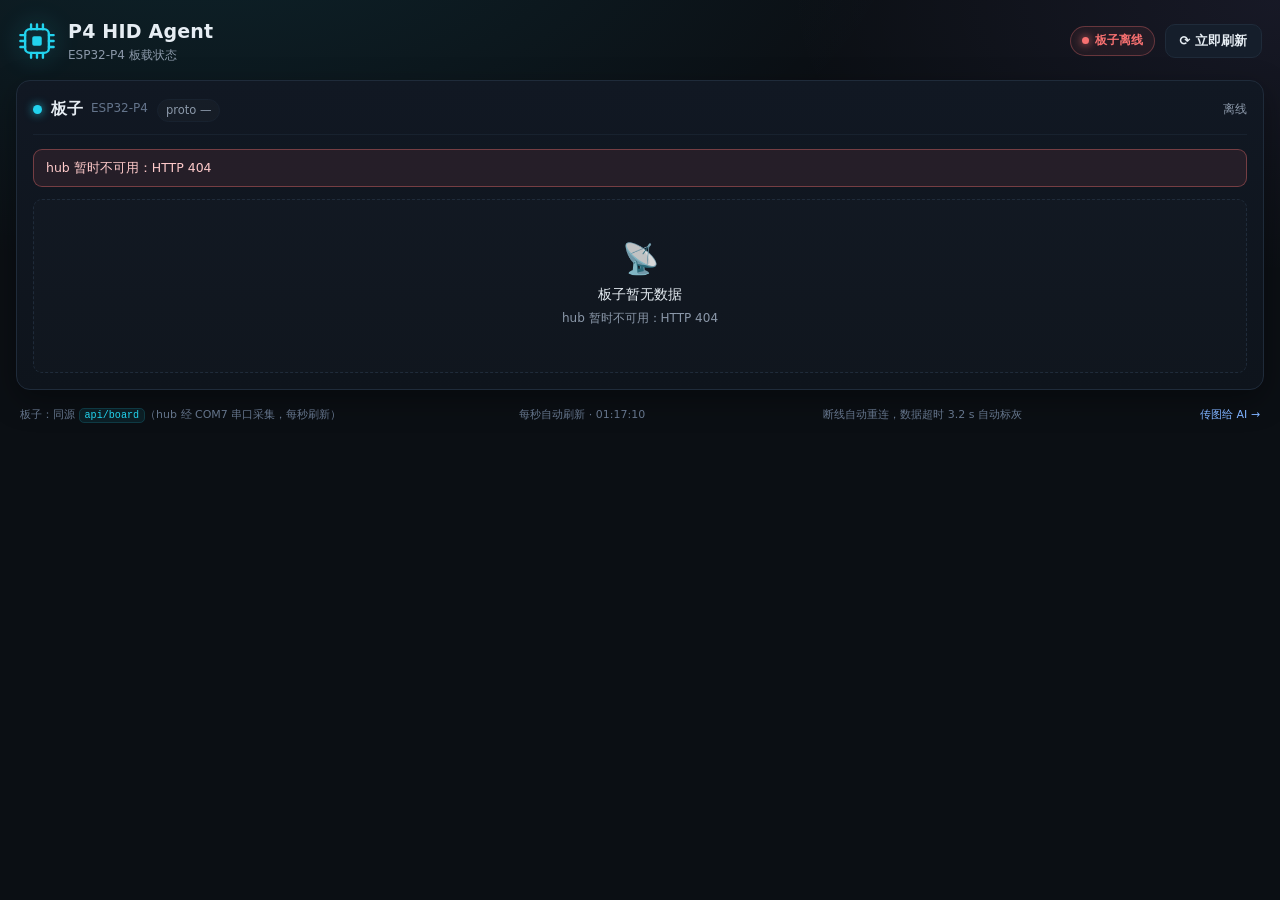
==== commit d159641b: "图片 -> 笔画 -> 板子画出来：ingest-image / draw-image + 手机上传页 - tools/ingest-image.py：剪贴板/任意格式(SVG 走 Edge head" ====
--- a/web/index.html
+++ b/web/index.html
@@ -207,6 +207,7 @@
     <span>板子：同源 <code>api/board</code>（hub 经 COM7 串口采集，每秒刷新）</span>
     <span>每秒自动刷新 · <span id="footer-time">—</span></span>
     <span>断线自动重连，数据超时 3.2 s 自动标灰</span>
+    <span><a href="/upload">传图给 AI →</a></span>
   </footer>
 </div>
 
--- a/web/style.css
+++ b/web/style.css
@@ -629,6 +629,15 @@
   line-height: 1.7;
 }
 
+.footer a {
+  color: var(--accent, #7fb2ff);
+  text-decoration: none;
+}
+
+.footer a:hover {
+  text-decoration: underline;
+}
+
 /* ============================================================
    响应式：平板/手机竖屏
    ============================================================ */
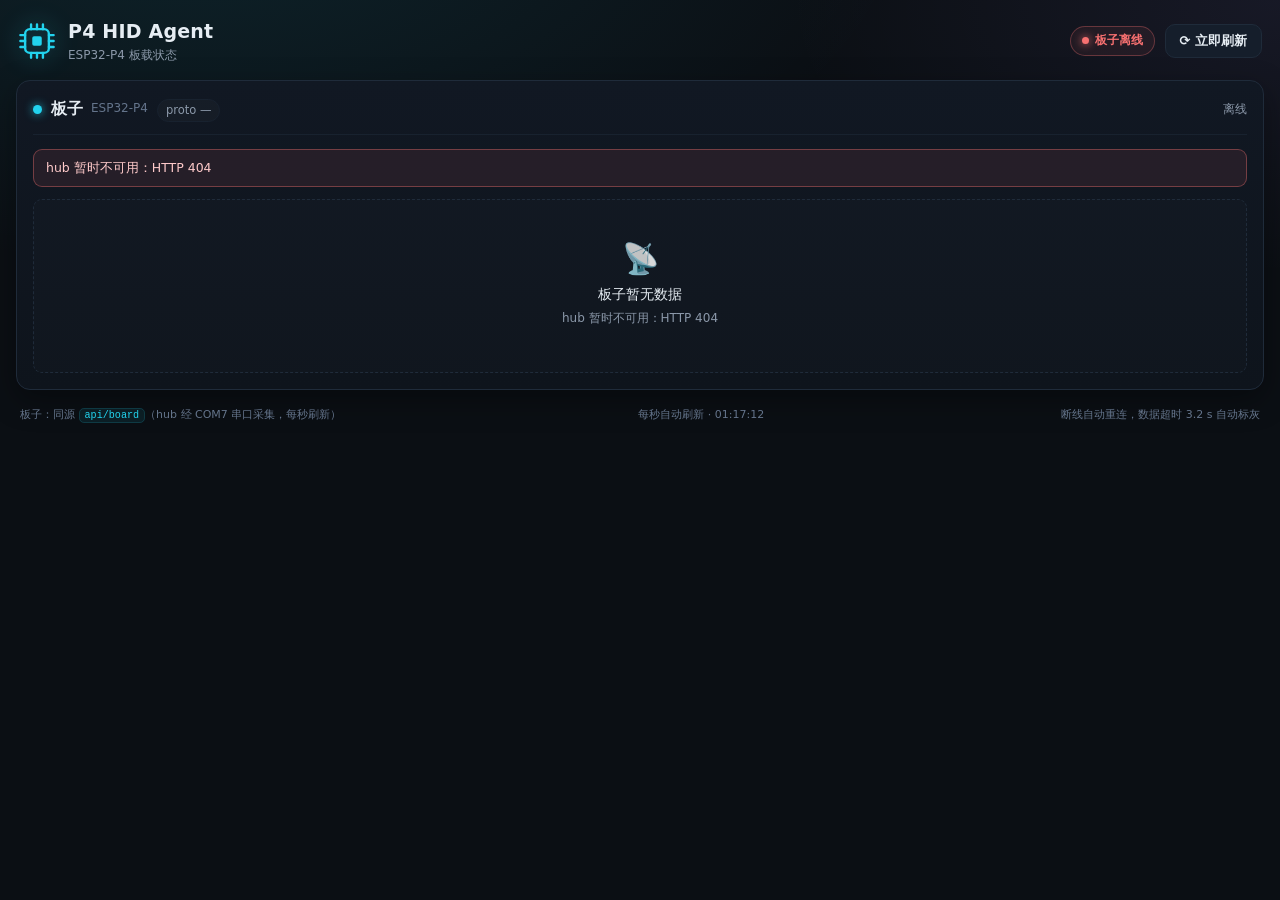
==== commit 3a00fc3e: "撤掉手机传图入口；新增「文字计划绘画」与「便携包」；hub 支持 --serial auto 按用户要求： - 删除 GET /upload、POST /api/upload、GET /api/inb" ====
--- a/web/index.html
+++ b/web/index.html
@@ -207,7 +207,6 @@
     <span>板子：同源 <code>api/board</code>（hub 经 COM7 串口采集，每秒刷新）</span>
     <span>每秒自动刷新 · <span id="footer-time">—</span></span>
     <span>断线自动重连，数据超时 3.2 s 自动标灰</span>
-    <span><a href="/upload">传图给 AI →</a></span>
   </footer>
 </div>
 
--- a/web/style.css
+++ b/web/style.css
@@ -629,14 +629,6 @@
   line-height: 1.7;
 }
 
-.footer a {
-  color: var(--accent, #7fb2ff);
-  text-decoration: none;
-}
-
-.footer a:hover {
-  text-decoration: underline;
-}
 
 /* ============================================================
    响应式：平板/手机竖屏
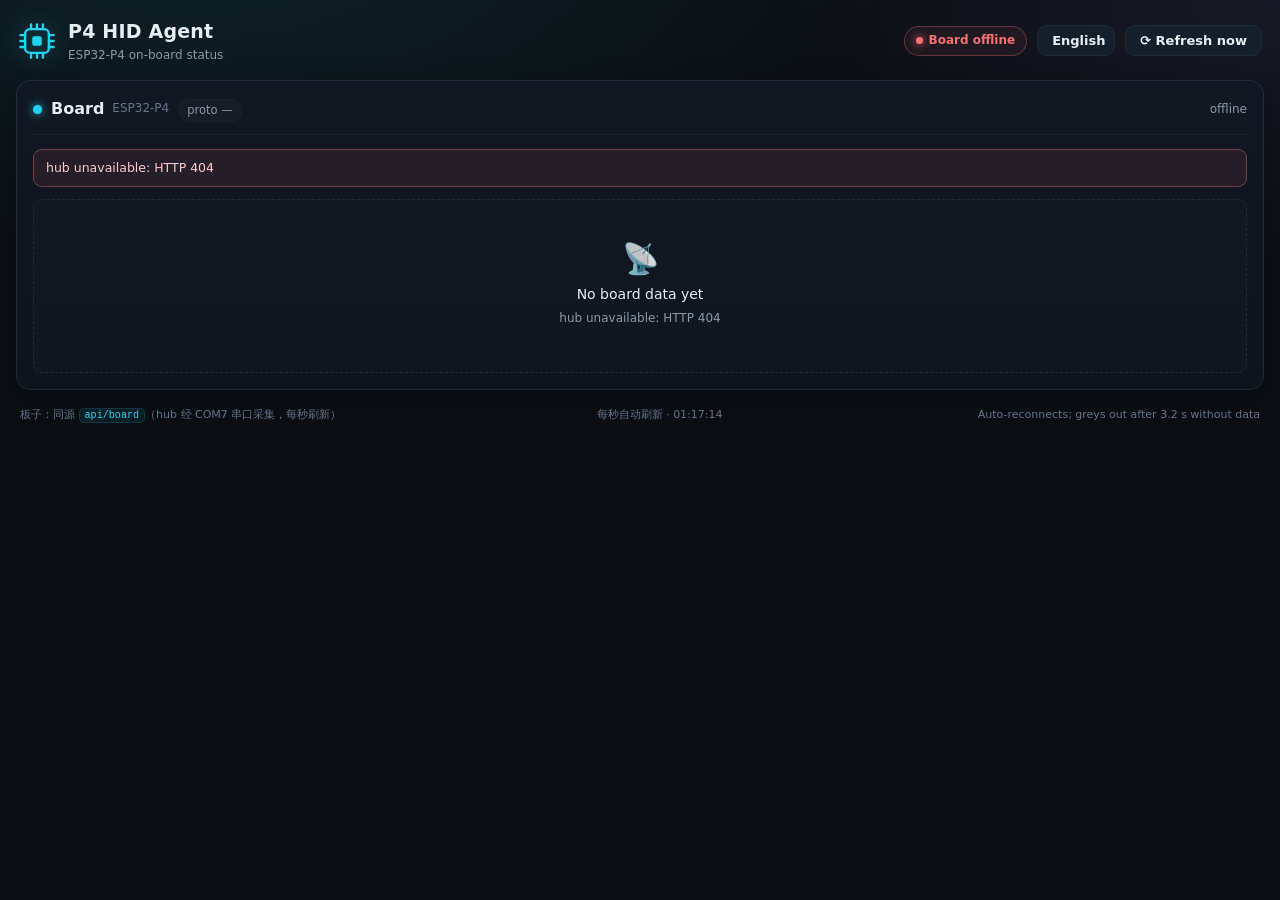
==== commit 7dde78aa: "视觉改成常驻服务（问一句 0.7s）、加 --selfcheck、仪表盘中英双语 - tools/visiond.py：模型只加载一次，connector 的 see 优先走它，服务不在才回落本地加载" ====
--- a/web/index.html
+++ b/web/index.html
@@ -31,6 +31,10 @@
       <div class="pills">
         <span id="board-status" class="pill pill-wait">板子连接中…</span>
       </div>
+      <select id="lang-select" class="btn lang-select" aria-label="语言 / Language" title="语言 / Language">
+        <option value="zh">中文</option>
+        <option value="en">English</option>
+      </select>
       <button id="refresh-btn" class="btn" type="button" title="立即刷新板子数据">⟳ 立即刷新</button>
     </div>
   </header>
@@ -210,6 +214,7 @@
   </footer>
 </div>
 
+<script src="i18n.js"></script>
 <script src="app.js"></script>
 </body>
 </html>
--- a/web/style.css
+++ b/web/style.css
@@ -151,6 +151,10 @@
 
 .btn-small { padding: 8px 12px; font-size: 12.5px; }
 
+/* 语言切换：复用按钮外观，只把原生 select 的箭头配色对齐深色主题 */
+.lang-select { padding-right: 8px; color-scheme: dark; }
+.lang-select option { background: #131a24; color: var(--text); }
+
 /* ---------------- 主网格 ---------------- */
 /* 页面只剩板子面板（2026-10-18 移除本机面板），单栏占满宽度 */
 .grid {
